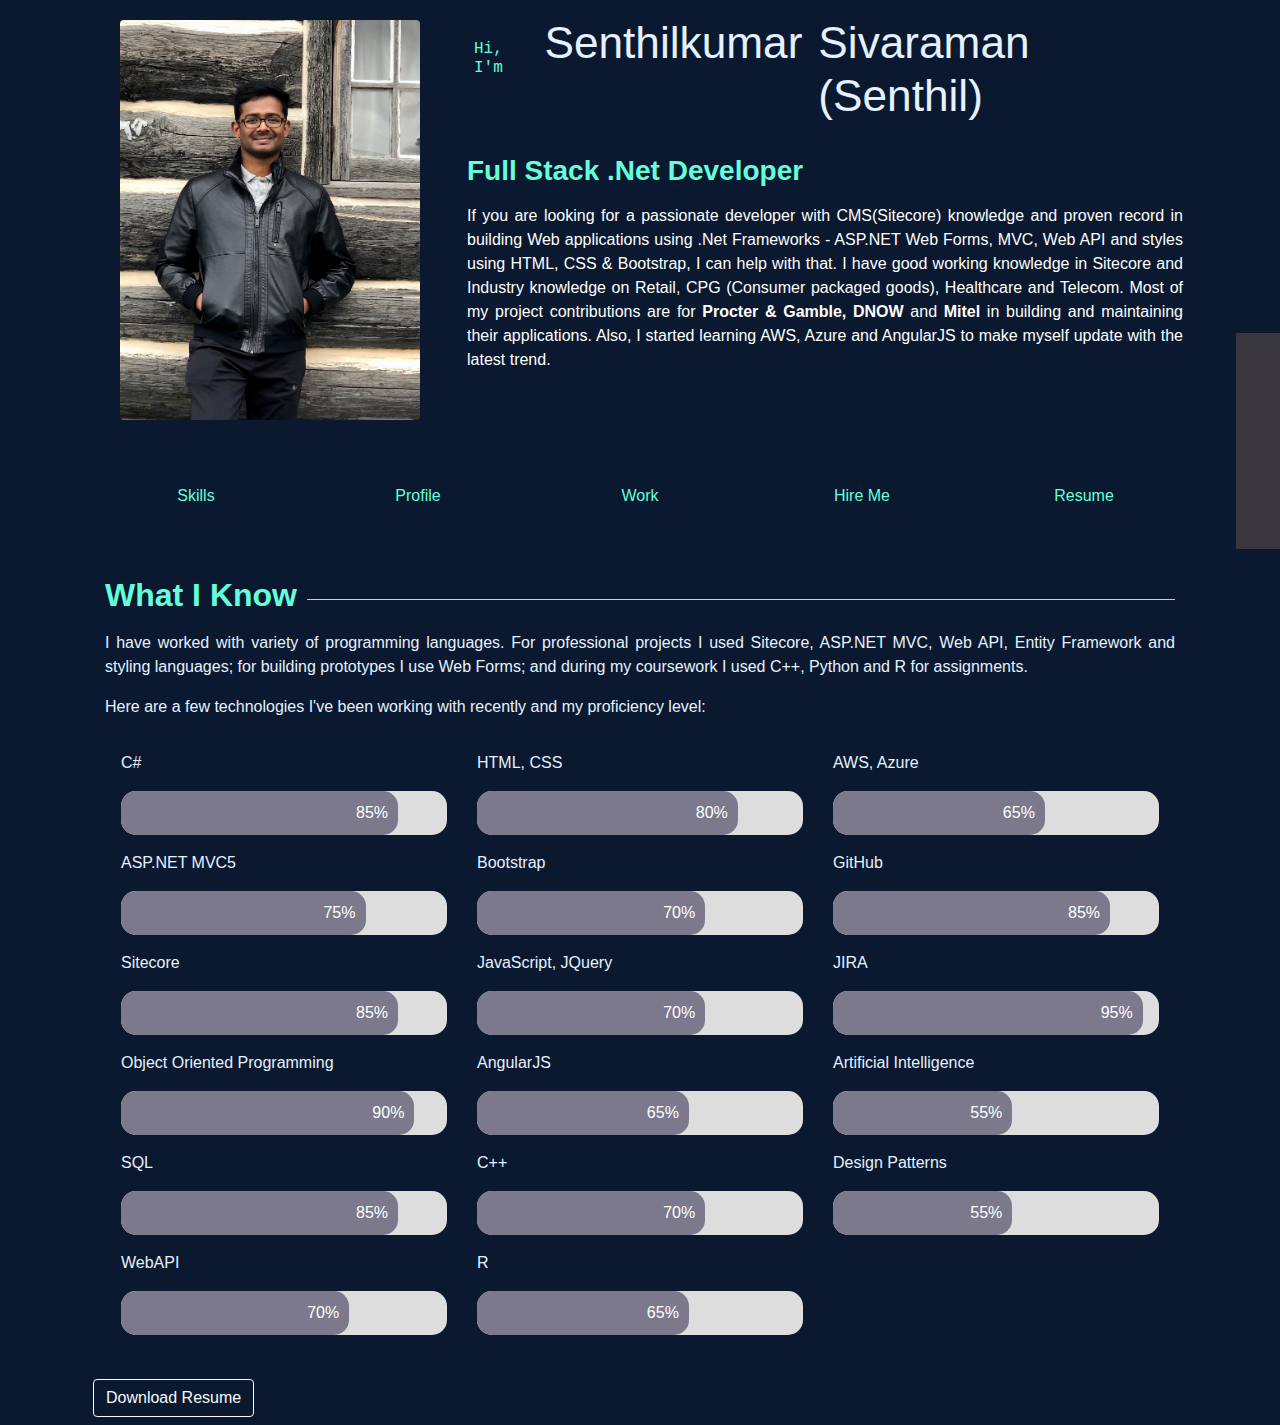
==== Portfolio/index.html @ f6951db5 "Update tp Profile Page" ====
<!DOCTYPE html>
<html lang="en">

<head>
  <meta charset="UTF-8">
  <meta name="viewport" content="width=device-width, initial-scale=1.0">
  <meta http-equiv="X-UA-Compatible" content="ie=edge">
  <link rel="stylesheet" href="https://use.fontawesome.com/releases/v5.0.13/css/all.css" integrity="sha384-DNOHZ68U8hZfKXOrtjWvjxusGo9WQnrNx2sqG0tfsghAvtVlRW3tvkXWZh58N9jp"
    crossorigin="anonymous">
  <link rel="stylesheet" href="https://stackpath.bootstrapcdn.com/bootstrap/4.3.1/css/bootstrap.min.css" integrity="sha384-ggOyR0iXCbMQv3Xipma34MD+dH/1fQ784/j6cY/iJTQUOhcWr7x9JvoRxT2MZw1T"
    crossorigin="anonymous">
  <link rel="stylesheet" href="https://cdnjs.cloudflare.com/ajax/libs/ekko-lightbox/5.3.0/ekko-lightbox.css" />
  <link rel="stylesheet" href="https://cdn.jsdelivr.net/npm/foundation-sites@6.5.0-rc.3/dist/css/foundation.min.css">
  <link rel="stylesheet" href="css/style.css">
  <link rel="stylesheet" href="css/social-share.css">
  <title>Senthilkumar Sivaraman - Portfolio</title>
</head>

<body>
  <!-- Social Icons -->
  <ul class="ct-socials">
        <li>
            <a href="https://www.linkedin.com/in/senthilkumarsivaraman/" class="linkedin text-white" target="_blank"><i class="fab fa-linkedin"></i></a>
        </li>
        <li>
            <a href="https://github.com/senthilsivaraman" class="github text-white" target="_blank"><i class="fab fa-github"></i></a>
        </li>
        <li>
            <a href="https://www.facebook.com/Sanguinesenthil" class="facebook text-white" target="_blank"><i class="fab fa-facebook"></i></a>
        </li>
        <li>
            <a href="https://twitter.com/SanguineSenthil" class="twitter text-white" target="_blank" ><i class="fab fa-twitter"></i></a>
        </li>
  </ul>


<!-- Header -->
  <div class="container">
      <header id="main-header">
          <div class="row no-gutters">

              <div class="col-lg-4 col-md-5">
                <img class="rounded mx-auto d-block" src="img/IMG-1076.JPG" alt="myself">  
              </div>
              
              <div class="col-lg-8 col-md-7">
                <div class="d-flex flex-column">
                  
                    <!-- Row 1 -->
                    <div class="p-3">
                        <div class="d-flex flex-row">
                            <h1 class="herotitle1 mt-4 pr-2">Hi, I'm </h1>
                            <h1 class="text-responsive">Senthilkumar</h1> 
                            <h1 class="text-responsive pl-3">Sivaraman (Senthil)</h1> 
                        </div>
                    </div>
                    
                    <!-- Row 2 -->
                    <div class="p-1">
                        <div class="d-flex flex-row">
                          <span class="navHead h3 text-sm-left ml-2 mt-1 mb-0 text-justify font-weight-bold">Full Stack .Net Developer</span>
                        </div>
                    </div>

                    <!-- Row 3-->
                    <div class="p-1 text-white">
                            <div class="d-flex flex-row">
                                <p class="m-2 text-justify">If you are looking for a passionate developer with CMS(Sitecore) knowledge and proven record in building
                                     Web applications using .Net Frameworks - ASP.NET Web Forms, MVC, Web API and styles using HTML, CSS & Bootstrap, I can help with that. 
                                     I have good working knowledge in Sitecore and Industry knowledge on Retail, CPG (Consumer packaged goods), Healthcare and
                                      Telecom. Most of my project contributions are for <strong>Procter & Gamble, DNOW</strong> and <strong>Mitel</strong> in 
                                      building and maintaining their applications. Also, I started learning AWS, Azure and AngularJS to make myself update with 
                                      the latest trend.</p>
                            </div>
                        </div>
                   
                    
                </div>
              </div>
        </div>
      </header>

  
  
   <!-- Menu row -->
   
      <div class="menus">
        <div class="d-flex flex-row align-items-stretch text-center">
            <div class="port-item p-3 " data-toggle="collapse" data-target="#skills">
                <i class="fas fa-bolt fa-2x d-block" title="My Technical Skills"></i>
                <span class="navHead d-none d-sm-block">
                    Skills
                </span>
            </div>
            <div class="port-item p-3" data-toggle="collapse" data-target="#profile">
                <i class="fas fa-id-badge fa-2x d-block" title="My Profile"></i>
                <span class="navHead d-none d-sm-block">
                    Profile
                </span>
            </div>
            <div class="port-item p-3" data-toggle="collapse" data-target="#work">
                <i class="fas fa-code fa-2x d-block" title="My Projects"></i>
                <span class="navHead d-none d-sm-block">
                    Work
                </span>
            </div>
            <div class="port-item p-3" data-toggle="collapse" data-target="#contact">
                <i class="fas fa-envelope fa-2x d-block" title="To Hire Me"></i>
                <span class="navHead d-none d-sm-block">
                    Hire Me
                </span>
            </div>
            <div class="port-item p-3" data-toggle="collapse" data-target="">
                <i class="fas fa-id-card fa-2x d-block" title="Download Resume"></i>
                <span class="navHead d-none d-sm-block">
                    Resume
                </span>
            </div>
        </div>
    </div>



    <!-- Skills Content -->
    <div id="skills" class="collapse show">
       
        <div class="card card-body py-1 border-0">
          <h2 class="font-weight-bold text-left">What I Know</h2>
        </div>
       
        <div class="card card-body py-1 border-0">
                <p class="mt-0 text-justify">I have worked with variety of programming languages. For professional projects I used Sitecore, ASP.NET MVC, Web API, Entity Framework and styling 
                        languages; for building prototypes I use Web Forms; and during my coursework I used C++, Python and R for assignments.</p>
                <p class="mt-0 text-justify">Here are a few technologies I've been working with recently and my proficiency level:</p>

          <div class="row p-3 border-top-0 align-items-stretch">
           
            <!-- COL1 -->
            <div class="col-md-4 ">            
              <p>C#</p>
              <div class="cont">
                <div class="skills csharp">85%</div>
              </div>

              <p>ASP.NET MVC5</p>
              <div class="cont">
                <div class="skills mvc">75%</div>
              </div>
                        
              <p>Sitecore</p>
              <div class="cont">
                <div class="skills sitecore">85%</div>
              </div>

              <p>Object Oriented Programming</p>
              <div class="cont">
                <div class="skills oop">90%</div>
              </div>
              
              <p>SQL</p>
              <div class="cont">
                <div class="skills sql">85%</div>
              </div>
                        
              <p>WebAPI</p>
              <div class="cont">
                <div class="skills api">70%</div>
              </div>				
            </div>

            <!-- COL2 -->
            <div class="col-md-4">
              <p>HTML, CSS</p>
              <div class="cont">
                <div class="skills html">80%</div>
              </div>
              
              <p>Bootstrap</p>
              <div class="cont">
                <div class="skills bs">70%</div>
              </div>
              
              <p>JavaScript, JQuery</p>
              <div class="cont">
                <div class="skills js">70%</div>
              </div>
              
              <p>AngularJS</p>
              <div class="cont">
                <div class="skills angular">65%</div>
              </div>
              
              <p>C++</p>
              <div class="cont">
                <div class="skills cplus">70%</div>
              </div>
                        
              <p>R</p>
              <div class="cont">
                <div class="skills rprogram">65%</div>
              </div>
            </div>
          
            <!-- COL3 -->
            <div class="col-md-4">
              <p>AWS, Azure</p>
              <div class="cont">
                <div class="skills aws">65%</div>
              </div>
              
              <p>GitHub</p>
              <div class="cont">
                <div class="skills git">85%</div>
              </div>
              
              <p>JIRA</p>
              <div class="cont">
                <div class="skills jira">95%</div>
              </div>
              
              <p>Artificial Intelligence</p>
              <div class="cont">
                <div class="skills ai">55%</div>
              </div>
                        
              <p>Design Patterns</p>
              <div class="cont">
                <div class="skills dp">55%</div>
              </div>
            </div>

		    	</div>
		    </div>
     </div>


  <!-- Profile Content -->
  <div id="profile" class="collapse">
        <div class="card card-body py-1 border-0">
          <h2 class="font-weight-bold text-left">Where I've Worked</h2>
        </div>

        <div class="card card-body py-1 border-0">
                  
          <!-- Work Slider -->
          
            <div class="grid-x grid-margin-x">
              <div class="cell medium-2">
                <ul class="vertical tabs mt-3 nav-justified" data-tabs id="example1-tabs">
                  <li class="sliding-border"></li>
                  <li class="tabs-title is-active"><a id="workName" href="#panel1v" aria-selected="true">TARDIS</a></li>
                  <li class="tabs-title"><a id="workName" href="#panel2v">Element Blue</a></li>
                  <li class="tabs-title"><a id="workName" href="#panel3v">UofH</a></li>
                  <li class="tabs-title"><a id="workName" href="#panel4v">Independent</a></li>
                  <li class="tabs-title"><a id="workName" href="#panel5v">Mindtree</a></li>
                </ul>
              </div>
              <div class="cell medium-8 ">
                <div class="tabs-content border-0" data-tabs-content="example1-tabs">
                  <div class="experience tabs-panel is-active" id="panel1v">
                    <p class="font-weight-bold"> Software Consultant <span style="color: rgb(100, 255, 218);">@ TARDIS</span></p>
                    <p>Jan 2019 - Present</p>
                      <div>
                        <ul>
                          <li class="workdescription">Returned values by strengthening our co-op members’ ability to anticipate and adapt to changing markets, economies, 
                            environments and technologies</li>
                          <li class="workdescription">Developed results-driven research architecture processes</li>
                          <li class="workdescription">Returned values by strengthening our co-op members’ ability to anticipate and adapt to changing markets, economies, 
                            environments and technologies</li>
                          <li class="workdescription">Developed results-driven research architecture processes</li>
                        </ul>
                      </div>
                  </div>
                  <div class="experience tabs-panel" id="panel2v">
                      <p class="font-weight-bold">Sitecore Developer <span style="color: rgb(100, 255, 218);">@ Element Blue</span></p>
                      <p>Sept 2018 - Dec 2018</p>
                        <div>
                          <ul>
                            <li class="workdescription">Returned values by strengthening our co-op members’ ability to anticipate and adapt to changing markets, economies, 
                              environments and technologies</li>
                            <li class="workdescription">Developed results-driven research architecture processes</li>
                            <li class="workdescription">Returned values by strengthening our co-op members’ ability to anticipate and adapt to changing markets, economies, 
                                environments and technologies</li>
                            <li class="workdescription">Developed results-driven research architecture processes</li>
                          </ul>
                        </div>
                    
                  </div>
                  <div class="experience tabs-panel" id="panel3v">
                      <p class="font-weight-bold">Instructional Assitant <span style="color: rgb(100, 255, 218);">@ University of Houston</span></p>
                      <p>Oct 2017 - Aug 2018</p>
                        <div>
                          <ul>
                            <li class="workdescription">Returned values by strengthening our co-op members’ ability to anticipate and adapt to changing markets, economies, 
                              environments and technologies</li>
                            <li class="workdescription">Developed results-driven research architecture processes</li>
                            <li class="workdescription">Returned values by strengthening our co-op members’ ability to anticipate and adapt to changing markets, economies, 
                                environments and technologies</li>
                            <li class="workdescription">Developed results-driven research architecture processes</li>
                          </ul>
                        </div>
                  </div>
                  <div class="experience tabs-panel" id="panel4v">
                      <p class="font-weight-bold">Software Developer <span style="color: rgb(100, 255, 218);">@ Independent Contract</span></p>
                      <p>Jan 2019 - Present</p>
                        <div>
                          <ul>
                            <li class="workdescription">Returned values by strengthening our co-op members’ ability to anticipate and adapt to changing markets, economies, 
                              environments and technologies</li>
                            <li class="workdescription">Developed results-driven research architecture processes</li>
                            <li class="workdescription">Returned values by strengthening our co-op members’ ability to anticipate and adapt to changing markets, economies, 
                                environments and technologies</li>
                            <li class="workdescription">Developed results-driven research architecture processes</li>
                          </ul>
                        </div>
            
                  </div>
                  <div class="experience tabs-panel" id="panel5v">
                      <p class="font-weight-bold">Software Engineer <span style="color: rgb(100, 255, 218);">@ Mindtree</span></p>
                      <p>Jan 2019 - Present</p>
                        <div>
                          <ul>
                            <li class="workdescription">Returned values by strengthening our co-op members’ ability to anticipate and adapt to changing markets, economies, 
                              environments and technologies</li>
                            <li class="workdescription">Developed results-driven research architecture processes</li>
                            <li class="workdescription">Returned values by strengthening our co-op members’ ability to anticipate and adapt to changing markets, economies, 
                                environments and technologies</li>
                            <li class="workdescription">Developed results-driven research architecture processes</li>
                          </ul>
                        </div>
                  </div>
                 
                </div>
              </div>
            </div>
        </div>





<!-- Education Section -->
          
        <div class="card card-body py-1 border-0">
          <h2 class="font-weight-bold text-left">Where I've Studied</h2>
        </div>

        <div class="card card-body py-1 border-0">
                  
          <!-- Schools Slider -->
          
            <div class="grid-x grid-margin-x">
              <div class="cell medium-2">
                <ul class="vertical tabs mt-3 nav-justified" data-tabs id="example-tabs">
                  <li class="sliding-border2"></li>
                  <li class="tabs-title is-active"><a id="eduName" href="#panel11v" aria-selected="true">Masters</a></li>
                  <li class="tabs-title"><a id="eduName" href="#panel21v">Undergrad</a></li>
                  <li class="tabs-title"><a id="eduName" href="#panel31v">High School</a></li>
                </ul>
              </div>
              <div class="cell medium-8 ">
                <div class="tabs-content border-0" data-tabs-content="example-tabs">
                  <div class="education tabs-panel is-active" id="panel11v">
                    <p class="font-weight-bold"> Computer Science <span style="color: rgb(100, 255, 218);">@ University of Houston</span></p>
                    <p>Aug 2017 - May 2019</p>
                      <div>
                        <ul>
                          <li class="expdescription">Returned values by strengthening our co-op members’ ability to anticipate and adapt to changing markets, economies, 
                            environments and technologies</li>
                          <li class="expdescription">Developed results-driven research architecture processes</li>
                        </ul>
                      </div>
                  </div>
                  <div class="education tabs-panel" id="panel21v">
                      <p class="font-weight-bold">Computer Science <span style="color: rgb(100, 255, 218);">@ Anna University, Chennai, India</span></p>
                      <p>Aug 2010 - Apr 2014</p>
                        <div>
                          <ul>
                            <li class="expdescription">Returned values by strengthening our co-op members’ ability to anticipate and adapt to changing markets, economies, 
                              environments and technologies</li>
                            <li class="expdescription">Developed results-driven research architecture processes</li>
                          </ul>
                        </div>
                    
                  </div>
                  <div class="education tabs-panel" id="panel31v">
                      <p class="font-weight-bold">Physics, Maths, Computer <span style="color: rgb(100, 255, 218);">@ S.R.V. High School, Namakkal, India</span></p>
                      <p>June 2008 - Mar 2010</p>
                        <div>
                          <ul>
                            <li class="expdescription">Returned values by strengthening our co-op members’ ability to anticipate and adapt to changing markets, economies, 
                              environments and technologies</li>
                            <li class="expdescription">Developed results-driven research architecture processes</li>
                          </ul>
                        </div>
                  </div>
                 
                </div>
              </div>
            </div>
        </div>


  </div>

  
  <!-- WORK -->
    <div id="work" class="collapse">
      <div class="card card-body py-1 border-0">
        <h2 class="font-weight-bold text-left">My Work</h2>
      </div>

      <div class="card card-body py-1 border-0">
        <h3>What Have I Built?</h3>
        <p>Lorem ipsum dolor sit amet consectetur adipisicing elit. Laborum nostrum repudiandae debitis, nam iste amet.</p>
        <div class="row no-gutters">
          <div class="col-md-3">
            <a href="https://unsplash.it/1200/768.jpg?image=252" data-toggle="lightbox">
              <img src="https://unsplash.it/600.jpg?image=252" alt="" class="img-fluid">
            </a>
          </div>
          <div class="col-md-3">
            <a href="https://unsplash.it/1200/768.jpg?image=253" data-toggle="lightbox">
              <img src="https://unsplash.it/600.jpg?image=253" alt="" class="img-fluid">
            </a>
          </div>
          <div class="col-md-3">
            <a href="https://unsplash.it/1200/768.jpg?image=254" data-toggle="lightbox">
              <img src="https://unsplash.it/600.jpg?image=254" alt="" class="img-fluid">
            </a>
          </div>
          <div class="col-md-3">
            <a href="https://unsplash.it/1200/768.jpg?image=255" data-toggle="lightbox">
              <img src="https://unsplash.it/600.jpg?image=255" alt="" class="img-fluid">
            </a>
          </div>
        </div>

        <div class="row no-gutters">
          <div class="col-md-3">
            <a href="https://unsplash.it/1200/768.jpg?image=256" data-toggle="lightbox">
              <img src="https://unsplash.it/600.jpg?image=256" alt="" class="img-fluid">
            </a>
          </div>
          <div class="col-md-3">
            <a href="https://unsplash.it/1200/768.jpg?image=257" data-toggle="lightbox">
              <img src="https://unsplash.it/600.jpg?image=257" alt="" class="img-fluid">
            </a>
          </div>
          <div class="col-md-3">
            <a href="https://unsplash.it/1200/768.jpg?image=258" data-toggle="lightbox">
              <img src="https://unsplash.it/600.jpg?image=258" alt="" class="img-fluid">
            </a>
          </div>
          <div class="col-md-3">
            <a href="https://unsplash.it/1200/768.jpg?image=259" data-toggle="lightbox">
              <img src="https://unsplash.it/600.jpg?image=259" alt="" class="img-fluid">
            </a>
          </div>
        </div>
      </div>
    </div>
  

    <!-- Contact Content -->
    <div id="contact" class="collapse">
      <div class="card card-body py-1 border-0">
        <h2 class="font-weight-bold text-left">Contact</h2>
      </div>

      <div class="card card-body py-1">
        <h3>Get In Touch</h3>
        <p>Lorem ipsum dolor sit amet consectetur adipisicing elit. Error quos illo, dicta id voluptates enim.</p>
        <form>
          <div class="form-group">
            <div class="input-group input-group-lg">
              <div class="input-group-prepend">
                <span class="input-group-text bg-danger text-white">
                  <i class="fas fa-user"></i>
                </span>
              </div>
              <input type="text" class="form-control bg-dark text-white" placeholder="Name">
            </div>
          </div>

          <div class="form-group">
            <div class="input-group input-group-lg">
              <div class="input-group-prepend">
                <span class="input-group-text bg-danger text-white">
                  <i class="fas fa-envelope"></i>
                </span>
              </div>
              <input type="email" class="form-control bg-dark text-white" placeholder="Email">
            </div>
          </div>

          <div class="form-group">
            <div class="input-group input-group-lg">
              <div class="input-group-prepend">
                <span class="input-group-text bg-danger text-white">
                  <i class="fas fa-pencil-alt"></i>
                </span>
              </div>
              <textarea class="form-control bg-dark text-white" placeholder="Name"></textarea>
            </div>
          </div>

          <input type="submit" value="Submit" class="btn btn-danger btn-block btn-lg">
        </form>
      </div>
    </div>

  


    <!-- Resume Download Bottom -->
    <footer id="main-footer" class="p-2 text-white">
            <div class="row">
              <div class="col-md-6">
                <a href="docs/SenthilkumarSivaraman_Resume.pdf" class="btn btn-outline-light" target="_blank">
                  <i class="fas fa-cloud"></i> Download Resume
                </a>
              </div>
            </div>
    </footer>

  </div>
  
  
    <script src="https://code.jquery.com/jquery-3.3.1.slim.min.js" integrity="sha384-q8i/X+965DzO0rT7abK41JStQIAqVgRVzpbzo5smXKp4YfRvH+8abtTE1Pi6jizo" 
    crossorigin="anonymous"></script>
    <script src="https://cdnjs.cloudflare.com/ajax/libs/popper.js/1.14.7/umd/popper.min.js" integrity="sha384-UO2eT0CpHqdSJQ6hJty5KVphtPhzWj9WO1clHTMGa3JDZwrnQq4sF86dIHNDz0W1" 
    crossorigin="anonymous"></script>
    <script src="https://stackpath.bootstrapcdn.com/bootstrap/4.3.1/js/bootstrap.min.js" integrity="sha384-JjSmVgyd0p3pXB1rRibZUAYoIIy6OrQ6VrjIEaFf/nJGzIxFDsf4x0xIM+B07jRM" 
    crossorigin="anonymous"></script>
    <script src="https://cdnjs.cloudflare.com/ajax/libs/ekko-lightbox/5.3.0/ekko-lightbox.min.js"></script>
    <script src="https://cdn.jsdelivr.net/npm/foundation-sites@6.5.0-rc.3/dist/js/foundation.min.js"></script>
    <script src="js/style.js"></script>
    <script src="js/style2.js"></script>

    <script>
      $('.port-item').click(function () {
        $('.collapse').collapse('hide');
      });
  
      $(document).on('click', '[data-toggle="lightbox"]', function (e) {
        e.preventDefault();
        $(this).ekkoLightbox();
      });
    </script>

  </body>
  
  </html>
---- Portfolio/css/style.css ----
@media(min-width:1199px){
    .p-4{
        padding: 4em !important;
    }
    .port-item{
        padding: 4em !important;
    }
}

.text-responsive {
    font-size: calc(100% + 1.5vw + 1vh);
  }

body{
    font-family: 'Segoe UI', Tahoma, Geneva, Verdana, sans-serif;
    background: rgb(10, 25, 47);
    color: rgb(230, 241, 255);
}


p {
    font-family: 'Segoe UI', Tahoma, Geneva, Verdana, sans-serif;
    font-weight: normal;
    margin-bottom: 0 !important;
    padding-bottom: 1em;
}

h2{
    color: rgb(100, 255, 218);
    overflow: hidden;
}

h2:after {
    content:"";
    display: inline-block;
    height: 0.5em;
    vertical-align: bottom;
    width: 100%;
    margin-right: -100%;
    margin-left: 10px;
    border-top: 1px solid;
    box-sizing: inherit;
}


#main-header img{
    position: relative;  
    max-width: 300px;
    margin-left: 10px;
    margin-top: 20px;
}

/*Menu row*/

.port-item{
    width: 100%;
}

.port-item:hover{
   opacity: 0.2;
   cursor: pointer;
   background:  transparent;
}


.card-body{
    background: rgb(10, 25, 47);
    color: rgb(230, 241, 255);
}

.herotitle1{
    color: rgb(100, 255, 218);
    font-size: 16px;
    font-family: "SF Mono", "Fira Code", "Fira Mono", "Roboto Mono", "Lucida Console", Monaco, monospace;
    font-weight: normal;
    margin: 0px 0px 20px 3px;
}

.herotitle2{
    font-size: 60px;
    line-height: 1.1;
    margin: 0px;
}

span.navHead {
    color: rgb(100, 255, 218);
}


.bg-black{
    color: rgb(230, 241, 255);
    background: rgb(10, 25, 47);
}


/*Skills*/

.cont {
    width: 100%;
    background-color: #ddd;
    border-radius: 15px;
}

.skills {
    border-radius: 15px;
    text-align: right;
    padding: 10px;
    color: white;
    background: rgb(123, 121, 139);
    margin-bottom: 1rem;
}

.csharp {
    width: 85%; 
    animation: animate 3s 1;
}

.sitecore {
    width: 85%;
    animation: animate 3s 1;
}

.mvc {
    width: 75%;
    animation: animate 3s 1;
}

.oop {
    width: 90%;
    animation: animate 3s 1;
}

.sql {
    width: 85%;
    animation: animate 3s 1;
}

.api {
    width: 70%;
    animation: animate 3s 1;
}

.html {
    width: 80%;
    animation: animate 3s 1;
}

.bs {
    width: 70%;
    animation: animate 3s 1;
}

.js {
    width: 70%;
    animation: animate 3s 1;
}

.angular {
    width: 65%;
    animation: animate 3s 1;
}

.cplus {
    width: 70%;
    animation: animate 3s 1;
}

.rprogram {
    width: 65%;
    animation: animate 3s 1;
}

.aws {
    width: 65%;
    animation: animate 3s 1;
}

.git {
    width: 85%;
    animation: animate 3s 1;
}

.jira {
    width: 95%;
    animation: animate 3s 1;
}

.ai {
    width: 55%;
    animation: animate 3s 1;
}

.dp {
    width: 55%;
    animation: animate 3s 1;
}

@keyframes animate {
    from {
        width: 0%;
    }
}


/*Work Section*/

.grid-container{
    padding-top:40px;
  }
  
 

  /*Whole Tab Section*/
  .tabs{
    border:none; 
    position: relative;
    background: transparent;
    font-family: "SF Mono", "Fira Code", "Fira Mono", "Roboto Mono", "Lucida Console", Monaco, monospace;
  }

  .tabs-title2>a {
    display: block;
    padding: 1.25rem 1.5rem;
    font-size: .75rem;
    line-height: 1;
}


   /*Left Border Line*/
   li.tabs-title, li.tabs-title2{
    border-left:3px solid; 
    color:rgb(96, 106, 134);
  }
  
    /* Important CSS - Slider*/
    .tabs.vertical .sliding-border{
    display: inline-block;
    position: absolute; 
    width: 3px;
    left: 0px; 
    top:0px; 
    background-color: rgb(100, 255, 218); 
    border:none; 
    transition: all 0.3s ease-out;
}

    .tabs.vertical .sliding-border2{
    display: inline-block;
    position: absolute; 
    width: 3px;
    left: 0px; 
    top:0px; 
    background-color: rgb(100, 255, 218); 
    border:none; 
    transition: all 0.3s ease-out;
}

   /*Selected Tab*/
   .tabs-title>a:focus, .tabs-title>a[aria-selected=true]{
    background:transparent;
  }

  .tabs-title2>a:focus, .tabs-title2>a[aria-selected=true]{
    background:transparent;
  }


  /*Tab Names*/
  #workName, #eduName{
    color: rgb(230, 241, 255);
  }

  /*Tab on hover and selected*/
  #workName:hover, #eduName:hover{
      background:#293D5A;
      border: none;
      font-family: 'Times New Roman', Times, serif;
      font-size: 15px;
      font-weight: bold;
      color: rgb(100, 255, 218);
      text-align: left;
      white-space: nowrap;
      text-decoration: none;
  }

  #workName:focus, #eduName:focus{
    background: #293D5A;
    border: none;
    font-family: 'Times New Roman', Times, serif;
    font-size: 15px;
    font-weight: bold;
    color: rgb(100, 255, 218);
    text-align: left;
    white-space: nowrap;
}
 

  /* Job Description*/
  li.workdescription, li.expdescription {
      list-style-type: none;
}

  li.workdescription::before, li.expdescription::before {
      content: "►";
      line-height: 40px;
      padding-right: 2em;
  }

  .experience, .education{
      background:rgb(10, 25, 47);
      color: rgb(230, 241, 255);
  }
---- Portfolio/css/social-share.css ----
.ct-socials {
    position: fixed;
    top: 37%;
    right: 0;
    list-style: none;
    padding-left: 0;
    z-index: 10;
    margin: 0;
    -webkit-transition: right 0.25s ease-in-out;
    transition: right 0.25s ease-in-out;
    display: -webkit-box;
    display: -ms-flexbox;
    display: flex;
    -webkit-box-orient: vertical;
    -webkit-box-direction: normal;
    -ms-flex-direction: column;
    flex-direction: column;
}
.ct-socials li {
    padding: 0px 0;
}
.ct-socials li a {
    background:rgb(58, 54, 61);
    display: -webkit-box;
    display: -ms-flexbox;
    display: flex;
    -webkit-box-align: center;
    -ms-flex-align: center;
    align-items: center;
    -webkit-box-pack: center;
    -ms-flex-pack: center;
    justify-content: center;
    color: #fff;
    width: 44px;
    height: 54px;
    -webkit-transition: all 0.15s ease-in-out;
    transition: all 0.15s ease-in-out;
    float: right;
    padding-left: 5px;
}

.ct-socials li a:hover {
    cursor: pointer;
    opacity: 0.7;
}
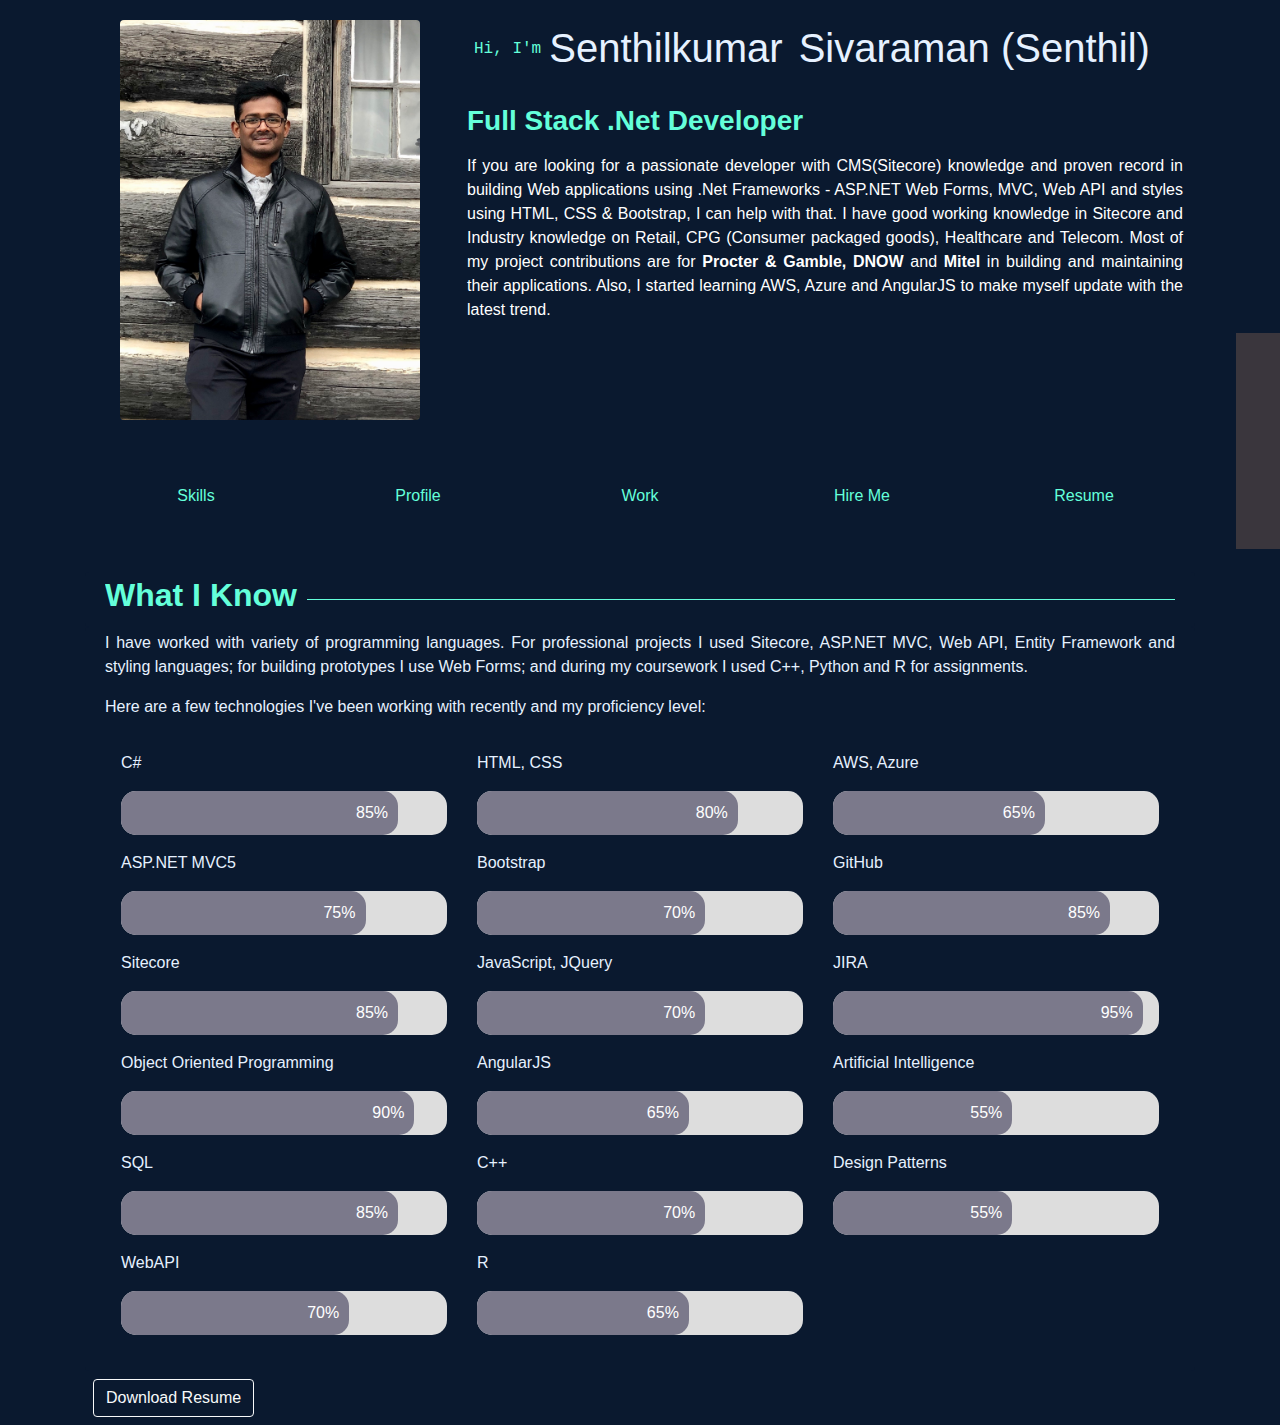
==== commit c0b14ccd: "update herotitle to h1 tag" ====
--- a/Portfolio/index.html
+++ b/Portfolio/index.html
@@ -48,11 +48,11 @@
                   
                     <!-- Row 1 -->
                     <div class="p-3">
-                        <div class="d-flex flex-row">
-                            <h1 class="herotitle1 mt-4 pr-2">Hi, I'm </h1>
-                            <h1 class="text-responsive">Senthilkumar</h1> 
-                            <h1 class="text-responsive pl-3">Sivaraman (Senthil)</h1> 
-                        </div>
+                      <div class="d-flex flex-row">
+                        <h1 class="herotitle1 mt-4 pr-2">Hi, I'm </h1>
+                        <h1 class="h1 mt-2">Senthilkumar </h1>
+                        <h1 class="h1 mt-2 ml-3">Sivaraman (Senthil)</h1> 
+                    </div>
                     </div>
                     
                     <!-- Row 2 -->
@@ -258,7 +258,7 @@
               <div class="cell medium-8 ">
                 <div class="tabs-content border-0" data-tabs-content="example1-tabs">
                   <div class="experience tabs-panel is-active" id="panel1v">
-                    <p class="font-weight-bold"> Software Consultant <span style="color: rgb(100, 255, 218);">@ TARDIS</span></p>
+                    <p class="font-weight-bold"> Software Consultant <span style="color: rgb(100, 255, 218);">@ TARDIS, Houston</span></p>
                     <p>Jan 2019 - Present</p>
                       <div>
                         <ul>
@@ -272,7 +272,7 @@
                       </div>
                   </div>
                   <div class="experience tabs-panel" id="panel2v">
-                      <p class="font-weight-bold">Sitecore Developer <span style="color: rgb(100, 255, 218);">@ Element Blue</span></p>
+                      <p class="font-weight-bold">Sitecore Developer <span style="color: rgb(100, 255, 218);">@ Element Blue, Houston</span></p>
                       <p>Sept 2018 - Dec 2018</p>
                         <div>
                           <ul>
@@ -287,7 +287,7 @@
                     
                   </div>
                   <div class="experience tabs-panel" id="panel3v">
-                      <p class="font-weight-bold">Instructional Assitant <span style="color: rgb(100, 255, 218);">@ University of Houston</span></p>
+                      <p class="font-weight-bold">Instructional Assitant <span style="color: rgb(100, 255, 218);">@ University of Houston, Houston</span></p>
                       <p>Oct 2017 - Aug 2018</p>
                         <div>
                           <ul>
@@ -301,7 +301,7 @@
                         </div>
                   </div>
                   <div class="experience tabs-panel" id="panel4v">
-                      <p class="font-weight-bold">Software Developer <span style="color: rgb(100, 255, 218);">@ Independent Contract</span></p>
+                      <p class="font-weight-bold">Software Developer <span style="color: rgb(100, 255, 218);">@ Independent Contract, Tiruppur, India</span></p>
                       <p>Jan 2019 - Present</p>
                         <div>
                           <ul>
@@ -316,7 +316,7 @@
             
                   </div>
                   <div class="experience tabs-panel" id="panel5v">
-                      <p class="font-weight-bold">Software Engineer <span style="color: rgb(100, 255, 218);">@ Mindtree</span></p>
+                      <p class="font-weight-bold">Software Engineer <span style="color: rgb(100, 255, 218);">@ Mindtree, Bengaluru, India</span></p>
                       <p>Jan 2019 - Present</p>
                         <div>
                           <ul>
@@ -361,7 +361,7 @@
               <div class="cell medium-8 ">
                 <div class="tabs-content border-0" data-tabs-content="example-tabs">
                   <div class="education tabs-panel is-active" id="panel11v">
-                    <p class="font-weight-bold"> Computer Science <span style="color: rgb(100, 255, 218);">@ University of Houston</span></p>
+                    <p class="font-weight-bold"> Computer Science <span style="color: rgb(100, 255, 218);">@ University of Houston, Main Campus, Houston</span></p>
                     <p>Aug 2017 - May 2019</p>
                       <div>
                         <ul>
--- a/Portfolio/css/style.css
+++ b/Portfolio/css/style.css
@@ -8,9 +8,6 @@
     }
 }
 
-.text-responsive {
-    font-size: calc(100% + 1.5vw + 1vh);
-  }
 
 body{
     font-family: 'Segoe UI', Tahoma, Geneva, Verdana, sans-serif;
@@ -77,11 +74,7 @@
     margin: 0px 0px 20px 3px;
 }
 
-.herotitle2{
-    font-size: 60px;
-    line-height: 1.1;
-    margin: 0px;
-}
+
 
 span.navHead {
     color: rgb(100, 255, 218);
@@ -225,7 +218,6 @@
     font-size: .75rem;
     line-height: 1;
 }
-
 
    /*Left Border Line*/
    li.tabs-title, li.tabs-title2{
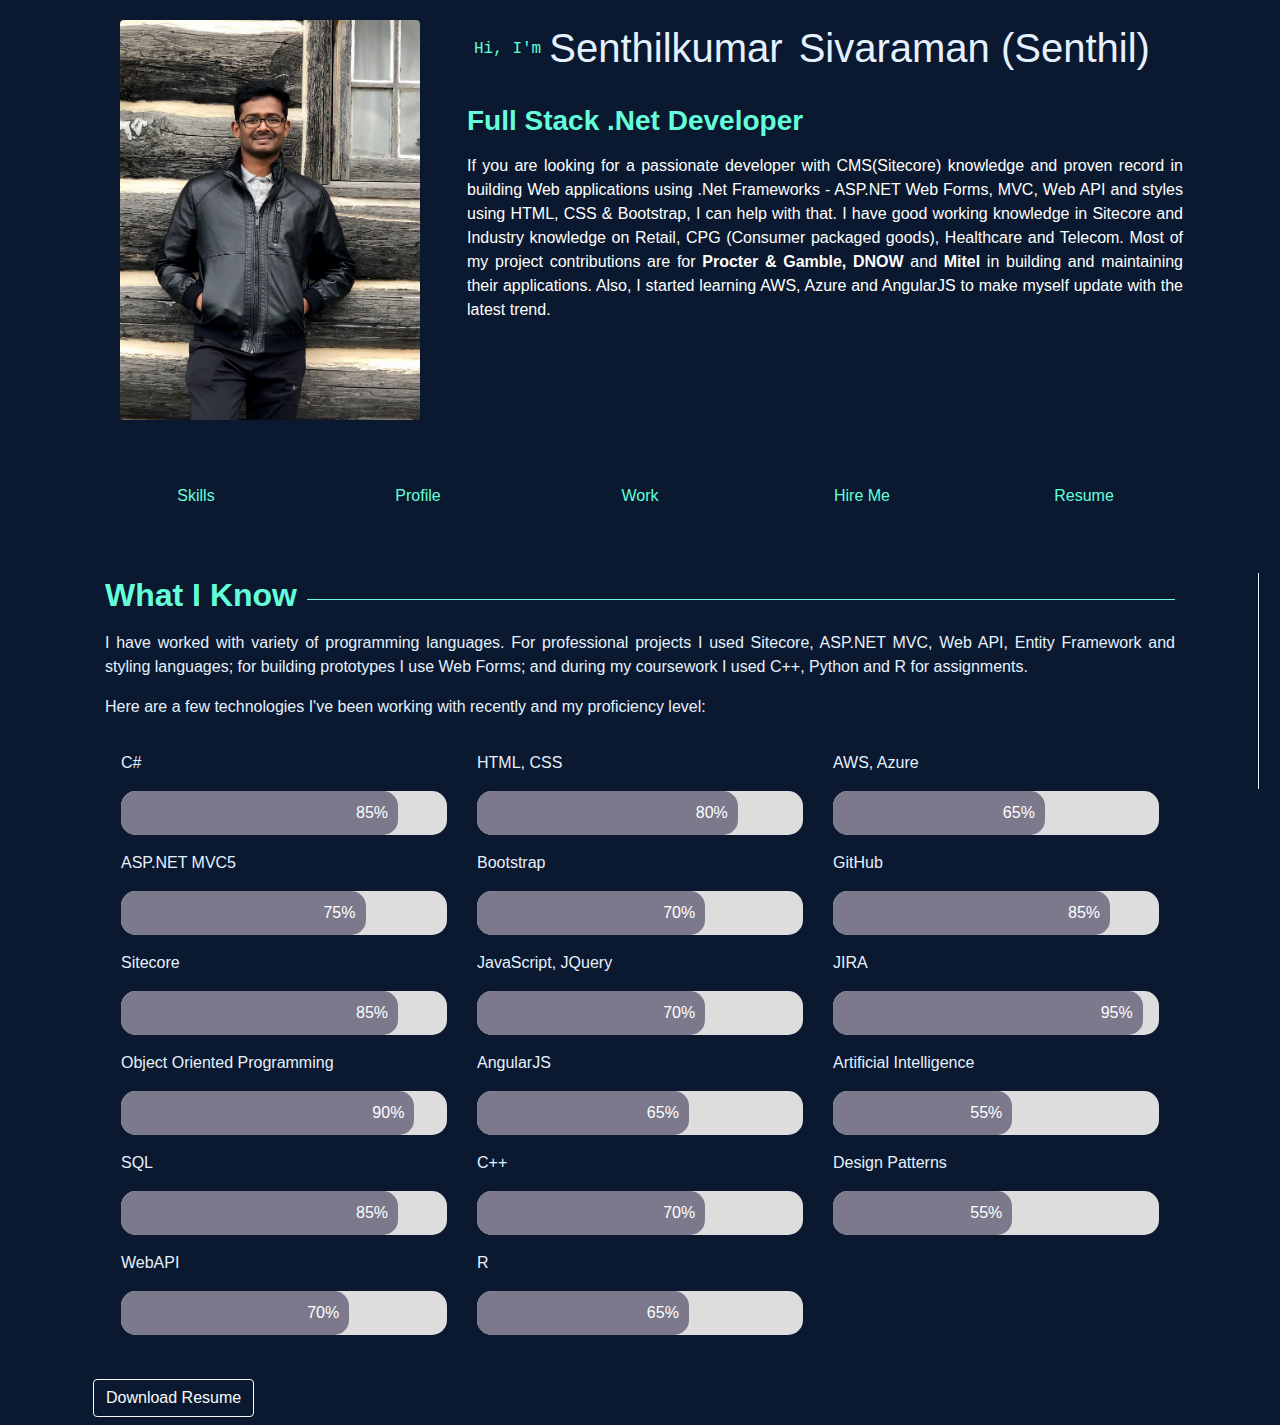
==== commit 4a0e149d: "Update to Social Icons" ====
--- a/Portfolio/index.html
+++ b/Portfolio/index.html
@@ -18,20 +18,22 @@
 
 <body>
   <!-- Social Icons -->
-  <ul class="ct-socials">
-        <li>
-            <a href="https://www.linkedin.com/in/senthilkumarsivaraman/" class="linkedin text-white" target="_blank"><i class="fab fa-linkedin"></i></a>
-        </li>
-        <li>
-            <a href="https://github.com/senthilsivaraman" class="github text-white" target="_blank"><i class="fab fa-github"></i></a>
-        </li>
-        <li>
-            <a href="https://www.facebook.com/Sanguinesenthil" class="facebook text-white" target="_blank"><i class="fab fa-facebook"></i></a>
-        </li>
-        <li>
-            <a href="https://twitter.com/SanguineSenthil" class="twitter text-white" target="_blank" ><i class="fab fa-twitter"></i></a>
-        </li>
-  </ul>
+  <div class="socialbar">
+    <ul class="ct-socials">
+      <li>
+          <a href="https://www.linkedin.com/in/senthilkumarsivaraman/" class="linkedin text-white" target="_blank"><i class="fab fa-linkedin white"></i></a>
+      </li>
+      <li>
+          <a href="https://github.com/senthilsivaraman" class="github text-white" target="_blank"><i class="fab fa-github white"></i></a>
+      </li>
+      <li>
+          <a href="https://www.facebook.com/Sanguinesenthil" class="facebook text-white" target="_blank"><i class="fab fa-facebook white"></i></a>
+      </li>
+      <li>
+          <a href="https://twitter.com/SanguineSenthil" class="twitter text-white" target="_blank" ><i class="fab fa-twitter white"></i></a>
+      </li>
+    </ul>
+  </div>
 
 
 <!-- Header -->
--- a/Portfolio/css/social-share.css
+++ b/Portfolio/css/social-share.css
@@ -15,12 +15,13 @@
     -webkit-box-direction: normal;
     -ms-flex-direction: column;
     flex-direction: column;
+    background: none;
 }
 .ct-socials li {
     padding: 0px 0;
 }
 .ct-socials li a {
-    background:rgb(58, 54, 61);
+    background:transparent;
     display: -webkit-box;
     display: -ms-flexbox;
     display: flex;
@@ -30,7 +31,6 @@
     -webkit-box-pack: center;
     -ms-flex-pack: center;
     justify-content: center;
-    color: #fff;
     width: 44px;
     height: 54px;
     -webkit-transition: all 0.15s ease-in-out;
@@ -39,7 +39,27 @@
     padding-left: 5px;
 }
 
+.white{
+    font-size: 20px;
+    color: rgb(230, 241, 255);
+}
+
+
 .ct-socials li a:hover {
     cursor: pointer;
-    opacity: 0.7;
+    text-decoration: none;
 }
+
+.white:hover{
+    color: rgb(100, 255, 218);
+}
+
+.ct-socials:after {
+    content:"";
+    border-left: 1px solid;
+    height: 100%;
+    position: absolute;
+    left: 50%;
+    top: 240px;
+    box-sizing: inherit;
+}
